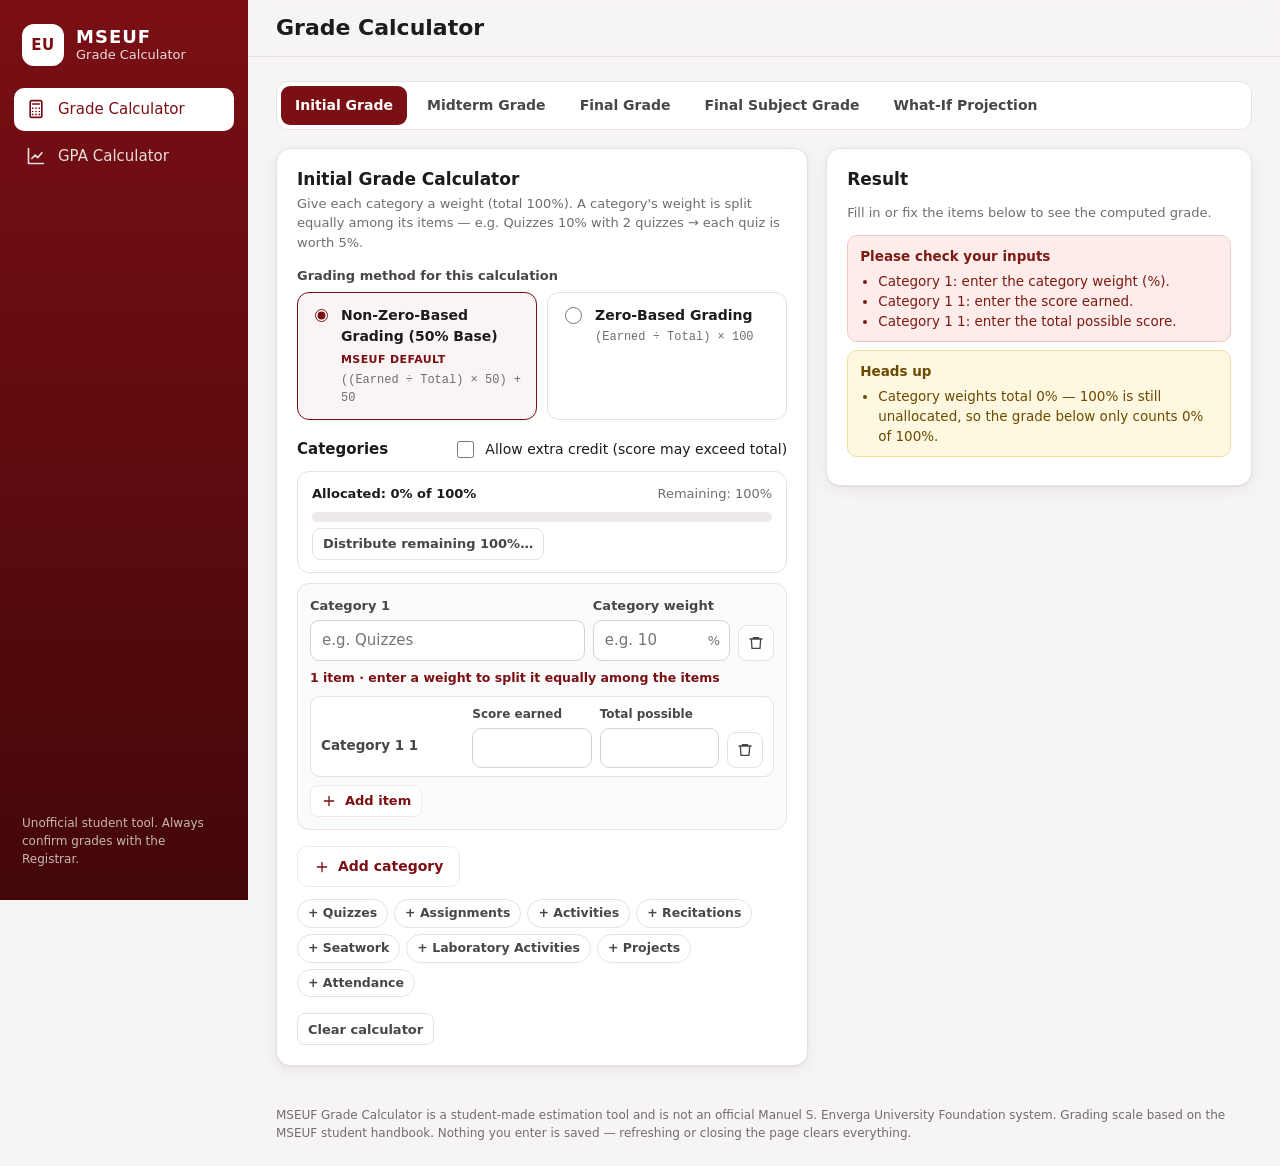
==== source/index.html @ 4823a01b "Add initial styles for MSEUF Grade Calculator with responsive design and custom color palette" ====
<!DOCTYPE html>
<html lang="en">
<head>
  <meta charset="UTF-8">
  <meta name="viewport" content="width=device-width, initial-scale=1.0">
  <meta name="theme-color" content="#7a0f14">
  <meta name="description" content="MSEUF Grade Calculator — compute initial, midterm, final and final subject grades, GPA and scholar classification.">
  <title>MSEUF Grade Calculator</title>
  <link rel="stylesheet" href="style.css">
  <script src="script.js" defer></script>
</head>
<body>
  <a class="skip-link" href="#main">Skip to content</a>

  <div class="app">
    <!-- Sidebar (desktop) -->
    <aside class="sidebar" aria-label="Main navigation">
      <div class="brand">
        <div class="brand-mark" aria-hidden="true">EU</div>
        <div class="brand-text">
          <strong>MSEUF</strong>
          <span>Grade Calculator</span>
        </div>
      </div>
      <nav class="nav" id="sideNav"></nav>
      <p class="sidebar-foot">Unofficial student tool. Always confirm grades with the Registrar.</p>
    </aside>

    <div class="content">
      <header class="topbar">
        <div class="topbar-brand">
          <div class="brand-mark sm" aria-hidden="true">EU</div>
          <strong>MSEUF Grade Calculator</strong>
        </div>
        <h1 id="pageTitle" class="page-title">Grade Calculator</h1>
      </header>

      <main id="main" tabindex="-1">
        <section class="view" id="view-calculator" data-title="Grade Calculator"></section>
        <section class="view" id="view-gpa" data-title="GPA Calculator"></section>
      </main>

      <footer class="app-footer">
        MSEUF Grade Calculator is a student-made estimation tool and is not an official Manuel S. Enverga University Foundation system.
        Grading scale based on the MSEUF student handbook. Nothing you enter is saved — refreshing or closing the page clears everything.
      </footer>
    </div>

    <!-- Bottom navigation (mobile) -->
    <nav class="bottom-nav" id="bottomNav" aria-label="Main navigation"></nav>
  </div>

  <!-- Modal -->
  <div class="modal-backdrop" id="modal" hidden>
    <div class="modal" role="dialog" aria-modal="true" aria-labelledby="modalTitle">
      <div class="modal-head">
        <h2 id="modalTitle"></h2>
        <button class="icon-btn" data-modal-close aria-label="Close">&times;</button>
      </div>
      <div class="modal-body" id="modalBody"></div>
      <div class="modal-foot" id="modalFoot"></div>
    </div>
  </div>

  <div class="toast-wrap" id="toasts" aria-live="polite"></div>
</body>
</html>
---- source/style.css ----
/* =========================================================
   MSEUF Grade Calculator — styles
   Palette: MSEUF Maroon & White (institutional colors)
   ========================================================= */
:root {
  --maroon: #7a0f14;
  --maroon-800: #5e0b0f;
  --maroon-900: #430709;
  --maroon-600: #96202a;
  --maroon-100: #f6e6e7;
  --maroon-50: #fbf4f4;
  --white: #ffffff;

  --ink: #1d1b1c;
  --ink-2: #4a4546;
  --ink-3: #736c6d;
  --line: #e7e1e1;
  --surface: #ffffff;
  --bg: #f7f4f4;

  /* Status colors (always paired with text labels) */
  --excellent: #17663f;
  --excellent-bg: #e6f4ec;
  --pass: #1f4f7a;
  --pass-bg: #e7eff7;
  --fail: #b3261e;
  --fail-bg: #fdecea;
  --inc: #8a5300;
  --inc-bg: #fff3dc;
  --drp: #4b4b4b;
  --drp-bg: #ececec;
  --review: #6b4a00;
  --review-bg: #fff8e1;

  --radius: 14px;
  --radius-sm: 10px;
  --shadow: 0 1px 2px rgba(40, 10, 12, .06), 0 4px 16px rgba(40, 10, 12, .06);
  --font: "Segoe UI", system-ui, -apple-system, Roboto, "Helvetica Neue", Arial, sans-serif;
  --mono: ui-monospace, SFMono-Regular, Menlo, Consolas, monospace;
  --sidebar: 248px;
}

* { box-sizing: border-box; }
html { -webkit-text-size-adjust: 100%; }
body {
  margin: 0;
  font-family: var(--font);
  font-size: 15px;
  line-height: 1.5;
  color: var(--ink);
  background: var(--bg);
}
h1, h2, h3, h4 { line-height: 1.25; margin: 0; }
button, input, select, textarea { font: inherit; color: inherit; }
a { color: var(--maroon); }
.skip-link { position: absolute; left: -999px; top: 8px; background: var(--maroon); color: #fff; padding: 8px 12px; border-radius: 8px; z-index: 100; }
.skip-link:focus { left: 8px; }
:focus-visible { outline: 3px solid rgba(122, 15, 20, .45); outline-offset: 2px; }
.sr-only { position: absolute; width: 1px; height: 1px; overflow: hidden; clip: rect(0 0 0 0); white-space: nowrap; }

/* ---------- Layout ---------- */
.app { display: flex; min-height: 100vh; }
.sidebar {
  position: fixed; inset: 0 auto 0 0; width: var(--sidebar);
  background: linear-gradient(180deg, var(--maroon) 0%, var(--maroon-900) 100%);
  color: #fff; display: flex; flex-direction: column; padding: 20px 14px; z-index: 20;
}
.brand { display: flex; gap: 12px; align-items: center; padding: 4px 8px 22px; }
.brand-mark {
  width: 42px; height: 42px; border-radius: 12px; background: #fff; color: var(--maroon);
  display: grid; place-items: center; font-weight: 800; letter-spacing: .5px;
}
.brand-mark.sm { width: 32px; height: 32px; border-radius: 9px; font-size: 13px; background: var(--maroon); color: #fff; }
.brand-text { display: flex; flex-direction: column; line-height: 1.15; }
.brand-text strong { font-size: 18px; letter-spacing: 1px; }
.brand-text span { font-size: 13px; opacity: .85; }
.nav { display: flex; flex-direction: column; gap: 4px; }
.nav a {
  display: flex; align-items: center; gap: 12px; padding: 10px 12px; border-radius: 10px;
  color: rgba(255, 255, 255, .86); text-decoration: none; font-weight: 500; transition: background .15s;
}
.nav a:hover { background: rgba(255, 255, 255, .1); color: #fff; }
.nav a.active { background: #fff; color: var(--maroon); }
.nav svg, .bottom-nav svg { width: 20px; height: 20px; flex: none; }
.sidebar-foot { margin-top: auto; font-size: 12px; opacity: .7; padding: 0 8px; }

.content { flex: 1; margin-left: var(--sidebar); min-width: 0; display: flex; flex-direction: column; }
.topbar {
  position: sticky; top: 0; z-index: 10; display: flex; align-items: center; gap: 16px;
  padding: 14px 28px; background: rgba(247, 244, 244, .92); backdrop-filter: blur(8px);
  border-bottom: 1px solid var(--line);
}
.topbar-brand { display: none; align-items: center; gap: 10px; }
.page-title { font-size: 22px; flex: 1; }
main { padding: 24px 28px 40px; flex: 1; outline: none; }
.view { display: none; animation: fadeIn .25s ease; }
.view.active { display: block; }
@keyframes fadeIn { from { opacity: 0; transform: translateY(4px); } to { opacity: 1; transform: none; } }
.app-footer { font-size: 12px; color: var(--ink-3); padding: 0 28px 24px; }

.bottom-nav { display: none; }

/* ---------- Generic components ---------- */
.grid { display: grid; gap: 16px; }
.grid.cols-4 { grid-template-columns: repeat(4, minmax(0, 1fr)); }
.grid.cols-3 { grid-template-columns: repeat(3, minmax(0, 1fr)); }
.grid.cols-2 { grid-template-columns: repeat(2, minmax(0, 1fr)); }
.span-2 { grid-column: span 2; }
.stack { display: flex; flex-direction: column; gap: 16px; }
.row { display: flex; gap: 12px; align-items: center; flex-wrap: wrap; }
.row.between { justify-content: space-between; }
.mt { margin-top: 16px; }
.muted { color: var(--ink-3); }
.small { font-size: 13px; }
.tiny { font-size: 12px; }
.mono { font-family: var(--mono); }
.nowrap { white-space: nowrap; }

.card {
  background: var(--surface); border: 1px solid var(--line); border-radius: var(--radius);
  box-shadow: var(--shadow); padding: 20px;
}
.card h2 { font-size: 17px; margin-bottom: 4px; }
.card h3 { font-size: 15px; margin-bottom: 8px; }
.card-head { display: flex; justify-content: space-between; align-items: flex-start; gap: 12px; margin-bottom: 14px; flex-wrap: wrap; }
.card-head p { margin: 2px 0 0; }

.btn {
  display: inline-flex; align-items: center; justify-content: center; gap: 8px;
  border: 1px solid transparent; border-radius: 10px; padding: 9px 16px; cursor: pointer;
  font-weight: 600; font-size: 14px; background: var(--maroon); color: #fff; transition: background .15s, transform .05s;
  text-decoration: none; min-height: 40px;
}
.btn:hover { background: var(--maroon-800); }
.btn:active { transform: translateY(1px); }
.btn:disabled { opacity: .5; cursor: not-allowed; }
.btn.secondary { background: #fff; color: var(--maroon); border-color: var(--maroon-100); }
.btn.secondary:hover { background: var(--maroon-50); }
.btn.ghost { background: transparent; color: var(--ink-2); border-color: var(--line); }
.btn.ghost:hover { background: #f1eded; }
.btn.danger { background: var(--fail); }
.btn.danger:hover { background: #8f1d17; }
.btn.sm { padding: 5px 10px; min-height: 32px; font-size: 13px; border-radius: 8px; }
.btn svg { width: 16px; height: 16px; }
.icon-btn {
  border: 1px solid var(--line); background: #fff; width: 36px; height: 36px; border-radius: 9px;
  cursor: pointer; display: inline-grid; place-items: center; color: var(--ink-2); font-size: 20px; line-height: 1; flex: none;
}
.icon-btn:hover { background: var(--fail-bg); color: var(--fail); border-color: #f3c7c3; }
.icon-btn svg { width: 16px; height: 16px; }

/* Forms */
.field { display: flex; flex-direction: column; gap: 5px; min-width: 0; }
.field > span, .field > label { font-size: 13px; font-weight: 600; color: var(--ink-2); }
.field small { color: var(--ink-3); font-size: 12px; }
input[type=text], input[type=number], input[type=search], select, textarea {
  width: 100%; border: 1px solid #d9d1d1; border-radius: 9px; padding: 8px 11px; background: #fff; min-height: 40px;
  transition: border-color .15s, box-shadow .15s;
}
input:focus, select:focus, textarea:focus { outline: none; border-color: var(--maroon); box-shadow: 0 0 0 3px rgba(122, 15, 20, .14); }
input.invalid, select.invalid { border-color: var(--fail); background: #fff8f7; }
input[type=checkbox], input[type=radio] { accent-color: var(--maroon); width: 17px; height: 17px; }
input[type=range] { width: 100%; accent-color: var(--maroon); }
.check { display: inline-flex; align-items: center; gap: 8px; cursor: pointer; font-size: 14px; }
.form-grid { display: grid; grid-template-columns: repeat(2, minmax(0, 1fr)); gap: 14px; }
.form-grid .full { grid-column: 1 / -1; }
.input-suffix { position: relative; }
.input-suffix input { padding-right: 28px; }
.input-suffix::after { content: attr(data-suffix); position: absolute; right: 10px; top: 50%; transform: translateY(-50%); color: var(--ink-3); font-size: 13px; pointer-events: none; }

/* Tabs */
.tabs { display: flex; gap: 6px; overflow-x: auto; padding: 4px; background: #fff; border: 1px solid var(--line); border-radius: 12px; margin-bottom: 18px; scrollbar-width: thin; }
.tab {
  border: none; background: transparent; padding: 9px 14px; border-radius: 9px; cursor: pointer;
  font-weight: 600; color: var(--ink-2); white-space: nowrap; font-size: 14px; text-decoration: none;
}
.tab:hover { background: var(--maroon-50); color: var(--maroon); }
.tab.active { background: var(--maroon); color: #fff; }

/* Method picker */
.method-picker { border: none; padding: 0; margin: 0; display: grid; grid-template-columns: 1fr 1fr; gap: 10px; }
.method-picker legend { font-size: 13px; font-weight: 700; color: var(--ink-2); margin-bottom: 6px; padding: 0; }
.seg {
  display: flex; gap: 10px; align-items: flex-start; border: 1.5px solid var(--line); border-radius: 12px; padding: 12px;
  cursor: pointer; background: #fff; transition: border-color .15s, background .15s;
}
.seg:hover { border-color: var(--maroon-600); }
.seg.active { border-color: var(--maroon); background: var(--maroon-50); }
.seg input { margin-top: 2px; }
.seg strong { display: block; font-size: 14px; }
.seg small { display: block; font-family: var(--mono); font-size: 12px; color: var(--ink-3); margin-top: 2px; }
.seg .default-tag { font-family: var(--font); font-size: 11px; font-weight: 700; color: var(--maroon); text-transform: uppercase; letter-spacing: .4px; }

/* Component editor rows */
.section-label { display: flex; justify-content: space-between; align-items: center; gap: 10px; flex-wrap: wrap; margin: 18px 0 10px; }
.section-label h3 { font-size: 15px; margin: 0; }
.section-label .tag { font-size: 12px; font-weight: 700; color: var(--maroon); background: var(--maroon-50); border: 1px solid var(--maroon-100); padding: 3px 8px; border-radius: 999px; }
.cat-list { display: flex; flex-direction: column; gap: 12px; }
.cat-card { border: 1px solid var(--line); border-radius: 12px; background: #fcfbfb; padding: 12px; display: flex; flex-direction: column; gap: 8px; }
.cat-head { display: grid; grid-template-columns: minmax(0, 2fr) minmax(0, 1fr) auto; gap: 8px; align-items: end; }
.cat-share { font-size: 12.5px; font-weight: 600; color: var(--maroon); }
.cat-share:empty { display: none; }
.item-list { display: flex; flex-direction: column; gap: 6px; }
.item-row {
  display: grid; grid-template-columns: minmax(0, 1.2fr) minmax(0, 1fr) minmax(0, 1fr) auto;
  gap: 8px; align-items: end; padding: 8px 10px; border: 1px solid var(--line); border-radius: 10px; background: #fff;
}
.item-row.named { grid-template-columns: minmax(0, 2fr) minmax(0, 1fr) minmax(0, 1fr) auto; }
.item-row .field > span { font-size: 12px; }
.item-label { font-size: 13.5px; font-weight: 600; color: var(--ink-2); align-self: center; padding-top: 18px; overflow-wrap: anywhere; }
.row-pct { font-size: 12px; color: var(--ink-3); grid-column: 1 / -1; margin-top: -2px; }
.row-pct:empty { display: none; }
.gpa-list { display: flex; flex-direction: column; gap: 8px; }
.gpa-row {
  display: grid; grid-template-columns: minmax(0, 1.8fr) minmax(0, .7fr) minmax(0, 1fr) minmax(0, 1.4fr) auto;
  gap: 8px; align-items: end; padding: 10px; border: 1px solid var(--line); border-radius: 12px; background: #fcfbfb;
}
.gpa-row .field > span { font-size: 12px; }
.gpa-out { grid-column: 1 / -1; font-size: 12.5px; color: var(--ink-2); display: flex; gap: 6px; align-items: center; flex-wrap: wrap; }
.gpa-out:empty { display: none; }
input:disabled { background: #f3f1f1; color: var(--ink-3); }
.empty-inline { padding: 18px; text-align: center; border: 1.5px dashed var(--line); border-radius: 12px; color: var(--ink-3); background: #fff; }
.chips { display: flex; flex-wrap: wrap; gap: 6px; }
.chip {
  display: inline-flex; align-items: center; gap: 6px; border: 1px solid var(--line); background: #fff; color: var(--ink-2);
  padding: 4px 10px; border-radius: 999px; font-size: 12.5px; font-weight: 600; cursor: pointer;
}
button.chip:hover { border-color: var(--maroon); color: var(--maroon); }
.chip.active { background: var(--maroon); border-color: var(--maroon); color: #fff; }

/* Allocation meter */
.alloc { border: 1px solid var(--line); border-radius: 12px; padding: 12px 14px; background: #fff; margin-bottom: 10px; }
.alloc-bar { height: 10px; border-radius: 999px; background: #efe9e9; overflow: hidden; margin: 8px 0 6px; }
.alloc-bar > div { height: 100%; background: var(--maroon); border-radius: inherit; transition: width .3s ease; }
.alloc.over .alloc-bar > div { background: var(--fail); }
.alloc.full .alloc-bar > div { background: var(--excellent); }

/* Results */
.calc-layout { display: grid; grid-template-columns: minmax(0, 1.25fr) minmax(0, 1fr); gap: 18px; align-items: start; }
.result-card { position: sticky; top: 84px; }
.result-big { display: flex; align-items: baseline; gap: 8px; flex-wrap: wrap; }
.result-big .num { font-size: 44px; font-weight: 800; color: var(--maroon); letter-spacing: -1px; line-height: 1.05; }
.result-big .unit { font-size: 20px; font-weight: 700; color: var(--maroon); }
.kv { display: grid; grid-template-columns: auto 1fr; gap: 6px 14px; font-size: 14px; margin: 12px 0; }
.kv dt { color: var(--ink-3); }
.kv dd { margin: 0; font-weight: 600; text-align: right; }
.steps { background: var(--maroon-50); border: 1px solid var(--maroon-100); border-radius: 12px; padding: 12px 14px; margin-top: 12px; }
.steps h4 { font-size: 13px; text-transform: uppercase; letter-spacing: .5px; color: var(--maroon); margin-bottom: 8px; }
.steps ol { margin: 0; padding-left: 18px; }
.steps li { margin: 4px 0; font-size: 13.5px; }
.formula { font-family: var(--mono); font-size: 12.5px; background: #fff; border: 1px solid var(--maroon-100); border-radius: 8px; padding: 6px 9px; display: block; margin-top: 4px; overflow-x: auto; white-space: nowrap; }

.alert { border-radius: 10px; padding: 10px 12px; font-size: 13.5px; margin: 8px 0; border: 1px solid; }
.alert ul { margin: 4px 0 0; padding-left: 18px; }
.alert.error { background: var(--fail-bg); border-color: #f3c7c3; color: #7d1a14; }
.alert.warn { background: var(--review-bg); border-color: #f0dc9c; color: var(--review); }
.alert.info { background: var(--pass-bg); border-color: #c8d9ea; color: var(--pass); }
.alert.ok { background: var(--excellent-bg); border-color: #bfe0cc; color: var(--excellent); }

/* Tables */
.table-wrap { overflow-x: auto; border: 1px solid var(--line); border-radius: 12px; }
table { width: 100%; border-collapse: collapse; font-size: 13.5px; background: #fff; }
th, td { padding: 9px 12px; text-align: left; border-bottom: 1px solid var(--line); vertical-align: middle; }
th { font-size: 12px; text-transform: uppercase; letter-spacing: .4px; color: var(--ink-3); background: #faf7f7; font-weight: 700; white-space: nowrap; }
tr:last-child td { border-bottom: none; }
td.num, th.num { text-align: right; font-variant-numeric: tabular-nums; }
tfoot td { font-weight: 700; background: #faf7f7; }
tr.group-row td { font-weight: 700; background: #fcf8f8; }
tr.sub-row td:first-child { padding-left: 26px; color: var(--ink-2); }

/* Badges */
.badge {
  display: inline-flex; align-items: center; gap: 5px; padding: 3px 9px; border-radius: 999px; font-size: 12px; font-weight: 700;
  border: 1px solid transparent; white-space: nowrap;
}
.badge.excellent { background: var(--excellent-bg); color: var(--excellent); border-color: #bfe0cc; }
.badge.pass { background: var(--pass-bg); color: var(--pass); border-color: #c8d9ea; }
.badge.fail { background: var(--fail-bg); color: var(--fail); border-color: #f3c7c3; }
.badge.inc { background: var(--inc-bg); color: var(--inc); border-color: #f2d49b; }
.badge.drp { background: var(--drp-bg); color: var(--drp); border-color: #d4d4d4; }
.badge.review { background: var(--review-bg); color: var(--review); border-color: #f0dc9c; }
.badge.pending { background: #f3f1f1; color: var(--ink-3); border-color: var(--line); }
.badge.method { background: var(--maroon-50); color: var(--maroon); border-color: var(--maroon-100); }
.badge.estimate { background: #efeaff; color: #4b3a8f; border-color: #d8cff7; }

/* Scholar classification */
.scholar {
  display: flex; gap: 14px; align-items: center; border-radius: var(--radius); padding: 16px 18px; border: 2px solid var(--line); background: #fff;
}
.scholar .scholar-icon { width: 48px; height: 48px; border-radius: 50%; display: grid; place-items: center; font-size: 24px; flex: none; background: #f3f1f1; color: var(--ink-3); }
.scholar strong { display: block; font-size: 18px; }
.scholar.university { border-color: var(--maroon); background: linear-gradient(120deg, var(--maroon) 0%, var(--maroon-800) 100%); color: #fff; }
.scholar.university .scholar-icon { background: #fff; color: var(--maroon); }
.scholar.college { border-color: var(--maroon); background: var(--maroon-50); color: var(--maroon-900); }
.scholar.college .scholar-icon { background: var(--maroon); color: #fff; }
.scholar .congrats { font-size: 13px; margin-top: 2px; }
.scholar.university .muted { color: rgba(255, 255, 255, .8); }
.celebrate { animation: pop .5s ease; }
@keyframes pop { 0% { transform: scale(.97); } 60% { transform: scale(1.015); } 100% { transform: scale(1); } }

/* Scale reference table */
.scale-table td:first-child { font-weight: 700; }

/* What-if */
.estimate-banner { display: flex; gap: 8px; align-items: center; background: #efeaff; color: #4b3a8f; border: 1px solid #d8cff7; border-radius: 10px; padding: 8px 12px; font-size: 13px; font-weight: 600; margin-bottom: 14px; }
.slider-row { display: grid; grid-template-columns: 1fr 110px; gap: 12px; align-items: center; }

/* Modal */
.modal-backdrop { position: fixed; inset: 0; background: rgba(30, 8, 10, .45); display: grid; place-items: center; padding: 16px; z-index: 50; animation: fadeIn .15s ease; }
.modal-backdrop[hidden] { display: none; }
.modal { background: #fff; border-radius: 16px; width: min(640px, 100%); max-height: calc(100vh - 32px); display: flex; flex-direction: column; box-shadow: 0 20px 60px rgba(0, 0, 0, .25); }
.modal-head { display: flex; justify-content: space-between; align-items: center; padding: 16px 20px; border-bottom: 1px solid var(--line); }
.modal-head h2 { font-size: 18px; }
.modal-head .icon-btn:hover { background: #f1eded; color: var(--ink); border-color: var(--line); }
.modal-body { padding: 18px 20px; overflow-y: auto; }
.modal-foot { padding: 14px 20px; border-top: 1px solid var(--line); display: flex; justify-content: flex-end; gap: 8px; flex-wrap: wrap; }
.modal-foot:empty { display: none; }

/* Toast */
.toast-wrap { position: fixed; right: 18px; bottom: 18px; display: flex; flex-direction: column; gap: 8px; z-index: 60; }
.toast { background: var(--ink); color: #fff; padding: 11px 16px; border-radius: 10px; font-size: 14px; box-shadow: 0 8px 24px rgba(0, 0, 0, .2); animation: toastIn .2s ease; max-width: 340px; }
.toast.success { background: var(--excellent); }
.toast.error { background: var(--fail); }
@keyframes toastIn { from { opacity: 0; transform: translateY(8px); } to { opacity: 1; transform: none; } }

/* ---------- Responsive ---------- */
@media (max-width: 1180px) {
  .grid.cols-4 { grid-template-columns: repeat(2, minmax(0, 1fr)); }
  .calc-layout { grid-template-columns: minmax(0, 1fr); }
  .result-card { position: static; }
}
@media (max-width: 900px) {
  .sidebar { display: none; }
  .content { margin-left: 0; }
  .topbar { padding: 12px 16px; flex-wrap: wrap; gap: 8px; }
  .topbar-brand { display: flex; width: 100%; }
  .page-title { font-size: 19px; }
  main { padding: 16px 14px 96px; }
  .app-footer { padding: 0 16px 96px; }
  .bottom-nav {
    display: grid; grid-template-columns: repeat(2, 1fr); position: fixed; left: 0; right: 0; bottom: 0; z-index: 30;
    background: #fff; border-top: 1px solid var(--line); padding: 6px 4px calc(6px + env(safe-area-inset-bottom));
    box-shadow: 0 -4px 16px rgba(40, 10, 12, .06);
  }
  .bottom-nav a { display: flex; flex-direction: column; align-items: center; gap: 2px; font-size: 10.5px; color: var(--ink-3); text-decoration: none; padding: 6px 2px; border-radius: 10px; font-weight: 600; text-align: center; }
  .bottom-nav a.active { color: var(--maroon); background: var(--maroon-50); }
  .grid.cols-3, .grid.cols-2 { grid-template-columns: 1fr; }
  .span-2 { grid-column: auto; }
  .toast-wrap { bottom: 84px; left: 14px; right: 14px; }
}
@media (max-width: 640px) {
  .grid.cols-4 { grid-template-columns: 1fr 1fr; gap: 10px; }
  .card { padding: 16px; }
  .method-picker { grid-template-columns: 1fr; }
  .cat-head { grid-template-columns: 1fr auto; }
  .cat-head .f-name { grid-column: 1 / -1; }
  .item-row, .item-row.named { grid-template-columns: 1fr 1fr auto; }
  .gpa-row { grid-template-columns: 1fr 1fr; }
  .gpa-row .icon-btn { justify-self: end; }
  .item-row .f-name, .item-row .item-label, .gpa-row .field:first-child { grid-column: 1 / -1; }
  .item-label { padding-top: 0; }
  .form-grid { grid-template-columns: 1fr; }
  .result-big .num { font-size: 38px; }
  .kv { grid-template-columns: 1fr auto; }
}

@media (prefers-reduced-motion: reduce) {
  *, *::before, *::after { animation: none !important; transition: none !important; }
}
@media print {
  .sidebar, .bottom-nav, .topbar, .app-footer { display: none; }
  .content { margin: 0; }
}
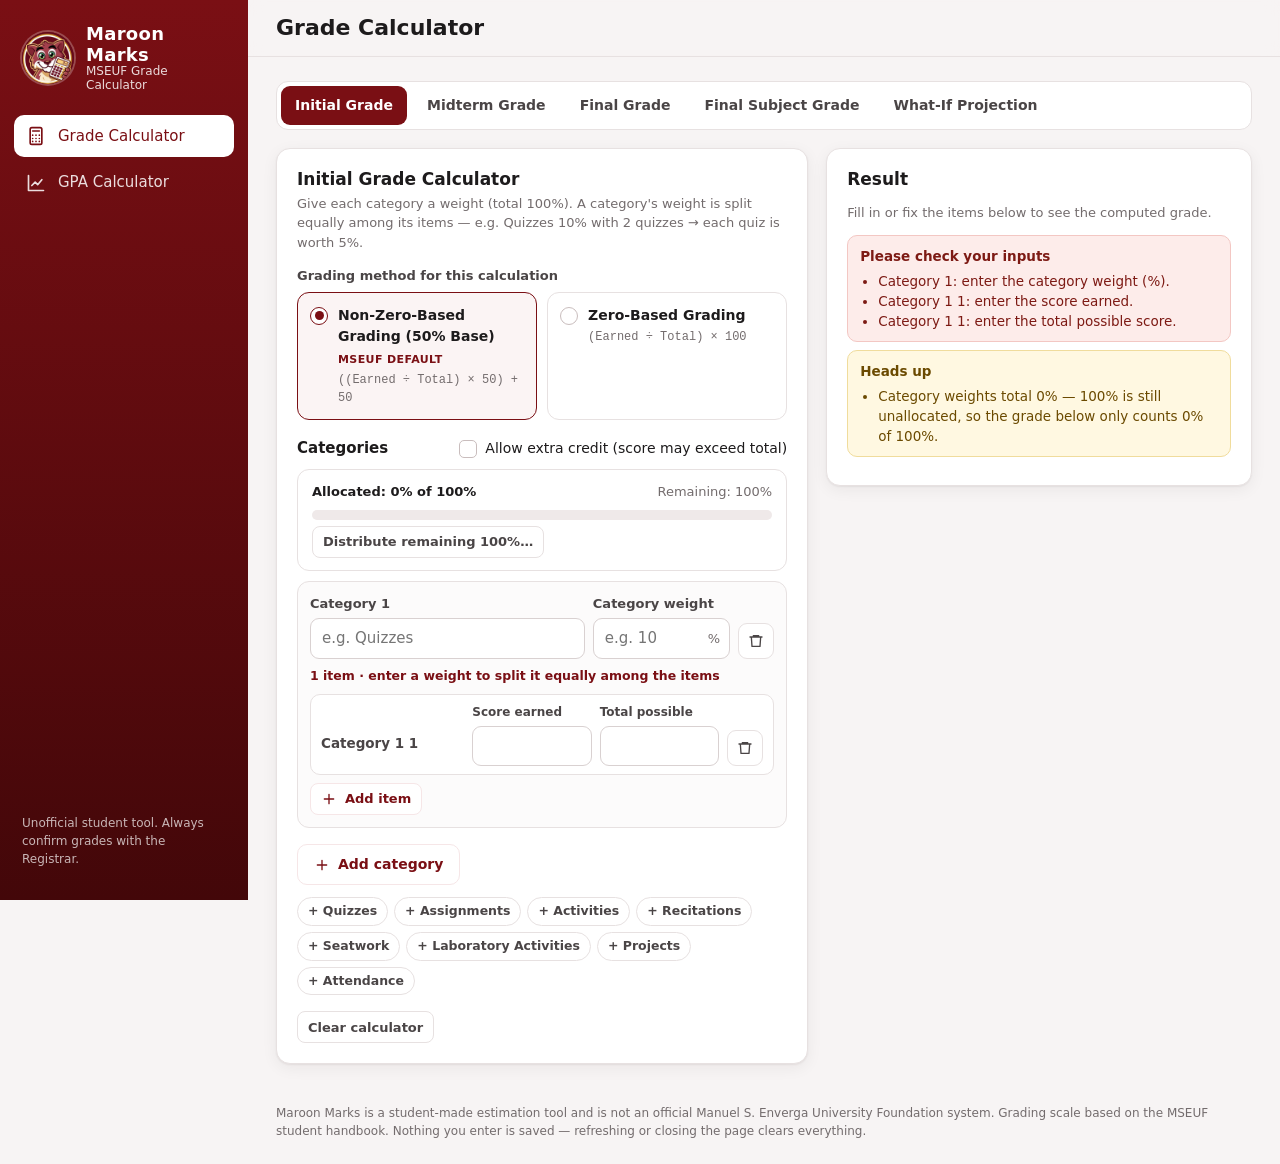
==== commit 1528ee51: "feat: rename project to "Maroon Marks" and update branding assets - Updated project name from "MSEUF" ====
--- a/source/index.html
+++ b/source/index.html
@@ -4,8 +4,9 @@
   <meta charset="UTF-8">
   <meta name="viewport" content="width=device-width, initial-scale=1.0">
   <meta name="theme-color" content="#7a0f14">
-  <meta name="description" content="MSEUF Grade Calculator — compute initial, midterm, final and final subject grades, GPA and scholar classification.">
-  <title>MSEUF Grade Calculator</title>
+  <meta name="description" content="Maroon Marks — MSEUF grade calculator: compute initial, midterm, final and final subject grades, GPA and scholar classification.">
+  <title>Maroon Marks</title>
+  <link rel="icon" type="image/png" href="assets/favicon.png">
   <link rel="stylesheet" href="style.css">
   <script src="script.js" defer></script>
 </head>
@@ -16,10 +17,10 @@
     <!-- Sidebar (desktop) -->
     <aside class="sidebar" aria-label="Main navigation">
       <div class="brand">
-        <div class="brand-mark" aria-hidden="true">EU</div>
+        <img class="brand-logo" src="assets/logo.png" alt="" width="52" height="52">
         <div class="brand-text">
-          <strong>MSEUF</strong>
-          <span>Grade Calculator</span>
+          <strong>Maroon Marks</strong>
+          <span>MSEUF Grade Calculator</span>
         </div>
       </div>
       <nav class="nav" id="sideNav"></nav>
@@ -29,8 +30,8 @@
     <div class="content">
       <header class="topbar">
         <div class="topbar-brand">
-          <div class="brand-mark sm" aria-hidden="true">EU</div>
-          <strong>MSEUF Grade Calculator</strong>
+          <img class="brand-logo sm" src="assets/logo.png" alt="" width="34" height="34">
+          <strong>Maroon Marks</strong>
         </div>
         <h1 id="pageTitle" class="page-title">Grade Calculator</h1>
       </header>
@@ -41,7 +42,7 @@
       </main>
 
       <footer class="app-footer">
-        MSEUF Grade Calculator is a student-made estimation tool and is not an official Manuel S. Enverga University Foundation system.
+        Maroon Marks is a student-made estimation tool and is not an official Manuel S. Enverga University Foundation system.
         Grading scale based on the MSEUF student handbook. Nothing you enter is saved — refreshing or closing the page clears everything.
       </footer>
     </div>
--- a/source/style.css
+++ b/source/style.css
@@ -1,5 +1,5 @@
 /* =========================================================
-   MSEUF Grade Calculator — styles
+   Maroon Marks — styles
    Palette: MSEUF Maroon & White (institutional colors)
    ========================================================= */
 :root {
@@ -66,14 +66,11 @@
   color: #fff; display: flex; flex-direction: column; padding: 20px 14px; z-index: 20;
 }
 .brand { display: flex; gap: 12px; align-items: center; padding: 4px 8px 22px; }
-.brand-mark {
-  width: 42px; height: 42px; border-radius: 12px; background: #fff; color: var(--maroon);
-  display: grid; place-items: center; font-weight: 800; letter-spacing: .5px;
-}
-.brand-mark.sm { width: 32px; height: 32px; border-radius: 9px; font-size: 13px; background: var(--maroon); color: #fff; }
+.brand-logo { width: 52px; height: 52px; border-radius: 50%; flex: none; box-shadow: 0 0 0 2px rgba(255, 255, 255, .25); }
+.brand-logo.sm { width: 34px; height: 34px; box-shadow: none; }
 .brand-text { display: flex; flex-direction: column; line-height: 1.15; }
-.brand-text strong { font-size: 18px; letter-spacing: 1px; }
-.brand-text span { font-size: 13px; opacity: .85; }
+.brand-text strong { font-size: 18px; letter-spacing: .3px; }
+.brand-text span { font-size: 12px; opacity: .85; }
 .nav { display: flex; flex-direction: column; gap: 4px; }
 .nav a {
   display: flex; align-items: center; gap: 12px; padding: 10px 12px; border-radius: 10px;
@@ -159,8 +156,49 @@
 }
 input:focus, select:focus, textarea:focus { outline: none; border-color: var(--maroon); box-shadow: 0 0 0 3px rgba(122, 15, 20, .14); }
 input.invalid, select.invalid { border-color: var(--fail); background: #fff8f7; }
-input[type=checkbox], input[type=radio] { accent-color: var(--maroon); width: 17px; height: 17px; }
-input[type=range] { width: 100%; accent-color: var(--maroon); }
+input[type=text]:hover, input[type=number]:hover, select:hover { border-color: #c5b8b8; }
+input[readonly] { background: #f6f3f3; color: var(--ink-2); cursor: default; }
+input[readonly]:focus { border-color: #d9d1d1; box-shadow: none; }
+
+/* Number inputs: hide the native spinners so they match the text fields */
+input[type=number] { -moz-appearance: textfield; appearance: textfield; }
+input[type=number]::-webkit-inner-spin-button, input[type=number]::-webkit-outer-spin-button { -webkit-appearance: none; margin: 0; }
+
+/* Dropdowns: custom chevron instead of the OS-styled arrow */
+select {
+  -webkit-appearance: none; appearance: none; cursor: pointer; padding-right: 36px;
+  background-image: url("data:image/svg+xml,%3Csvg xmlns='http://www.w3.org/2000/svg' viewBox='0 0 24 24' fill='none' stroke='%237a0f14' stroke-width='2.5' stroke-linecap='round' stroke-linejoin='round'%3E%3Cpath d='M6 9l6 6 6-6'/%3E%3C/svg%3E");
+  background-repeat: no-repeat; background-position: right 11px center; background-size: 16px;
+}
+select::-ms-expand { display: none; }
+select option { color: var(--ink); background: #fff; }
+
+/* Checkboxes and radios */
+input[type=checkbox], input[type=radio] {
+  -webkit-appearance: none; appearance: none; width: 18px; height: 18px; margin: 0; flex: none; cursor: pointer;
+  border: 1.5px solid #c9bdbd; background: #fff; display: inline-grid; place-content: center; transition: border-color .15s, background .15s;
+}
+input[type=checkbox] { border-radius: 5px; }
+input[type=radio] { border-radius: 50%; }
+input[type=checkbox]:hover, input[type=radio]:hover { border-color: var(--maroon-600); }
+input[type=checkbox]:checked { background: var(--maroon); border-color: var(--maroon); }
+input[type=checkbox]:checked::before {
+  content: ""; width: 10px; height: 10px; background: #fff;
+  clip-path: polygon(14% 44%, 0 59%, 40% 100%, 100% 22%, 86% 8%, 39% 70%);
+}
+input[type=radio]:checked { border-color: var(--maroon); }
+input[type=radio]:checked::before { content: ""; width: 9px; height: 9px; border-radius: 50%; background: var(--maroon); }
+input[type=checkbox]:focus-visible, input[type=radio]:focus-visible { outline: 3px solid rgba(122, 15, 20, .3); outline-offset: 2px; }
+
+/* Range slider */
+input[type=range] { -webkit-appearance: none; appearance: none; width: 100%; height: 8px; border-radius: 999px; background: #efe6e6; cursor: pointer; }
+input[type=range]::-webkit-slider-thumb {
+  -webkit-appearance: none; width: 20px; height: 20px; border-radius: 50%; background: var(--maroon);
+  border: 3px solid #fff; box-shadow: 0 0 0 1px var(--maroon), 0 2px 6px rgba(40, 10, 12, .25);
+}
+input[type=range]::-moz-range-thumb { width: 16px; height: 16px; border-radius: 50%; background: var(--maroon); border: 3px solid #fff; box-shadow: 0 0 0 1px var(--maroon); }
+input[type=range]::-moz-range-progress { background: var(--maroon); height: 8px; border-radius: 999px; }
+input[type=range]:focus { box-shadow: 0 0 0 3px rgba(122, 15, 20, .14); }
 .check { display: inline-flex; align-items: center; gap: 8px; cursor: pointer; font-size: 14px; }
 .form-grid { display: grid; grid-template-columns: repeat(2, minmax(0, 1fr)); gap: 14px; }
 .form-grid .full { grid-column: 1 / -1; }
@@ -198,6 +236,8 @@
 .cat-list { display: flex; flex-direction: column; gap: 12px; }
 .cat-card { border: 1px solid var(--line); border-radius: 12px; background: #fcfbfb; padding: 12px; display: flex; flex-direction: column; gap: 8px; }
 .cat-head { display: grid; grid-template-columns: minmax(0, 2fr) minmax(0, 1fr) auto; gap: 8px; align-items: end; }
+.cat-card.fixed { border-color: var(--maroon-100); background: var(--maroon-50); }
+.lock-tag { align-self: center; margin-top: 18px; font-size: 11px; font-weight: 700; text-transform: uppercase; letter-spacing: .4px; color: var(--maroon); background: #fff; border: 1px solid var(--maroon-100); border-radius: 999px; padding: 4px 9px; }
 .cat-share { font-size: 12.5px; font-weight: 600; color: var(--maroon); }
 .cat-share:empty { display: none; }
 .item-list { display: flex; flex-direction: column; gap: 6px; }
@@ -212,7 +252,7 @@
 .row-pct:empty { display: none; }
 .gpa-list { display: flex; flex-direction: column; gap: 8px; }
 .gpa-row {
-  display: grid; grid-template-columns: minmax(0, 1.8fr) minmax(0, .7fr) minmax(0, 1fr) minmax(0, 1.4fr) auto;
+  display: grid; grid-template-columns: minmax(0, 1.5fr) minmax(0, .6fr) minmax(0, 1.5fr) auto;
   gap: 8px; align-items: end; padding: 10px; border: 1px solid var(--line); border-radius: 12px; background: #fcfbfb;
 }
 .gpa-row .field > span { font-size: 12px; }
@@ -302,6 +342,9 @@
 .scale-table td:first-child { font-weight: 700; }
 
 /* What-if */
+.estimate-banner svg { width: 16px; height: 16px; flex: none; }
+.save-bar { display: flex; gap: 10px; align-items: center; flex-wrap: wrap; margin-top: 14px; padding: 12px; border: 1px dashed var(--maroon-100); border-radius: 12px; background: #fff; }
+.ok-text { color: var(--excellent) !important; font-weight: 600; }
 .estimate-banner { display: flex; gap: 8px; align-items: center; background: #efeaff; color: #4b3a8f; border: 1px solid #d8cff7; border-radius: 10px; padding: 8px 12px; font-size: 13px; font-weight: 600; margin-bottom: 14px; }
 .slider-row { display: grid; grid-template-columns: 1fr 110px; gap: 12px; align-items: center; }
 
